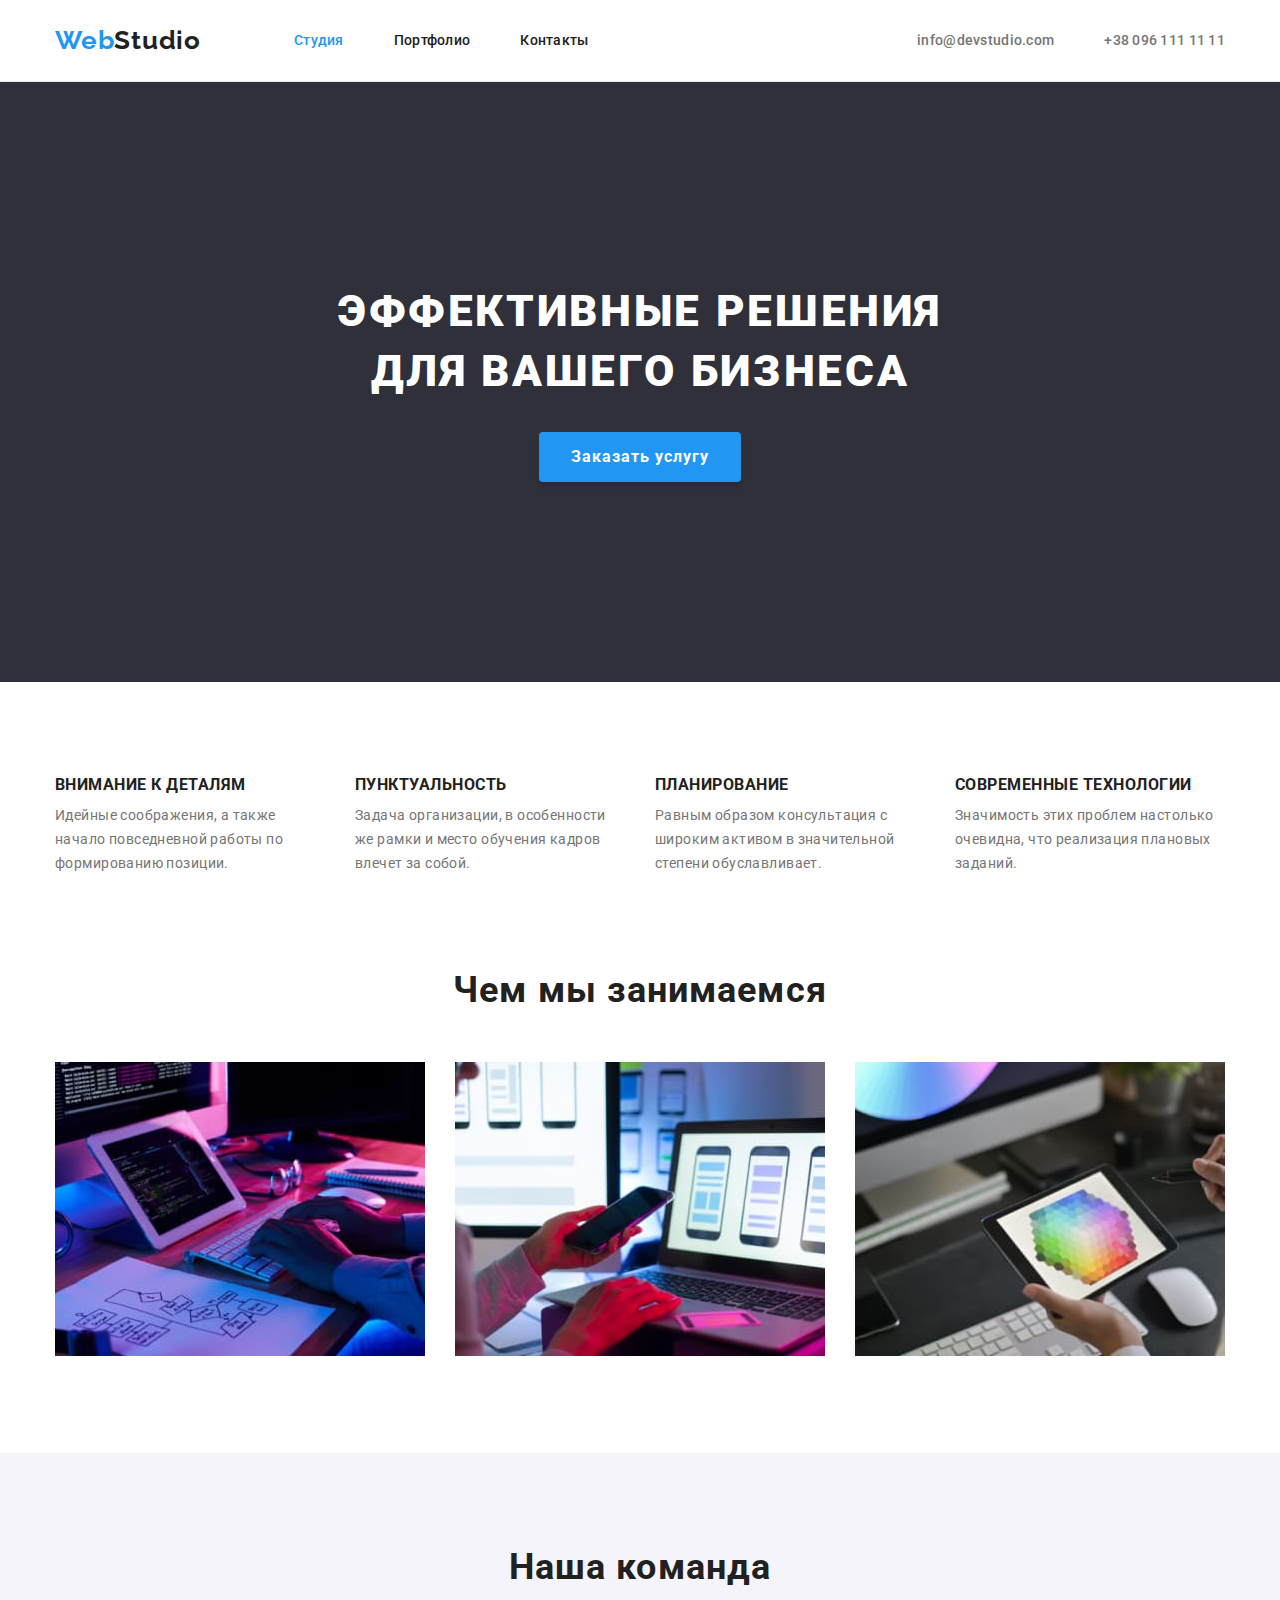
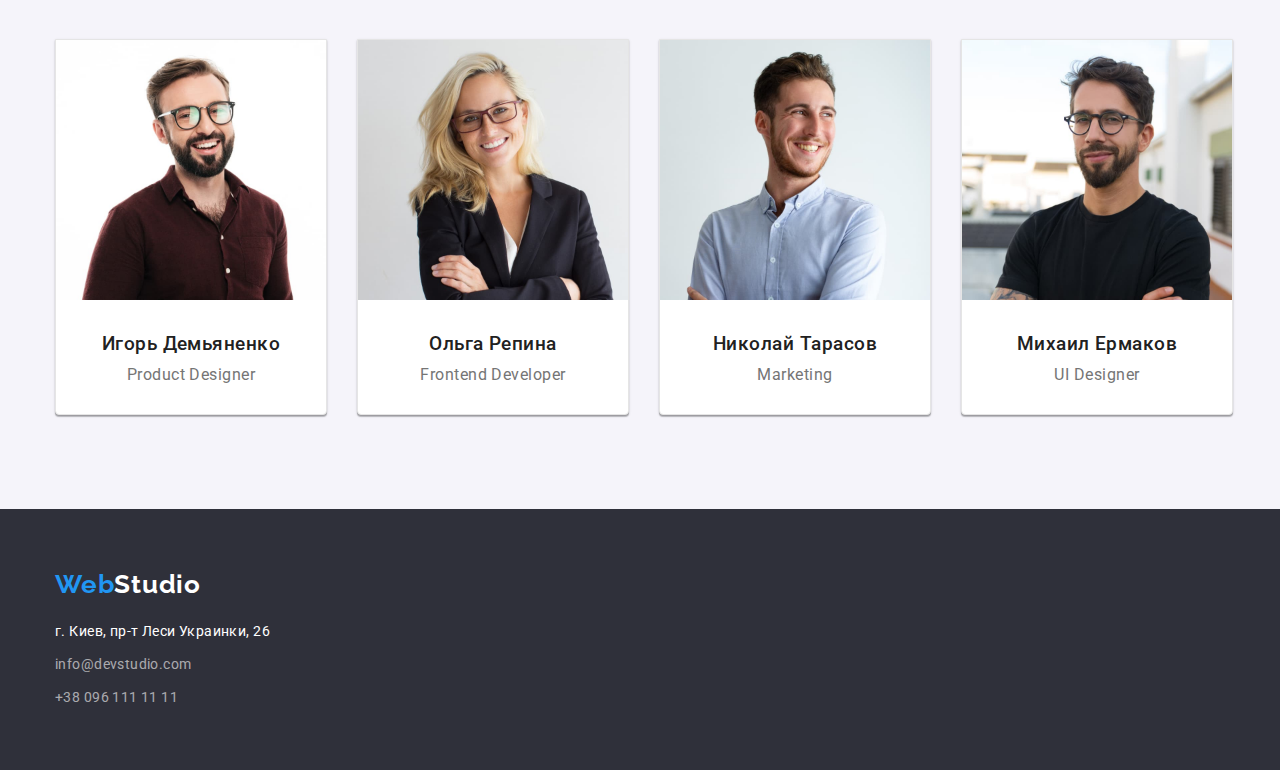
==== index.html @ 60971205 "Додавання базових файлів" ====
<!DOCTYPE html>
<html lang="ru">
  <head>
    <meta charset="UTF-8" />
    <meta http-equiv="X-UA-Compatible" content="IE=edge" />
    <meta name="viewport" content="width=device-width, initial-scale=1.0" />
    <link rel="preconnect" href="https://fonts.googleapis.com" />
    <link rel="preconnect" href="https://fonts.gstatic.com" crossorigin />
    <link
      href="https://fonts.googleapis.com/css2?family=Raleway:wght@700&family=Roboto:wght@400;500;700;900&display=swap"
      rel="stylesheet"
    />
    <link
      rel="stylesheet"
      href="https://cdnjs.cloudflare.com/ajax/libs/modern-normalize/1.1.0/modern-normalize.min.css"
    />
    <title>Вебстудия</title>
    <link rel="stylesheet" href="./css/styles.css" />
  </head>
  <body>
    <header class="header">
      <div class="container">
        <a href="./index.html" lang="en" class="logo headerlogo link"
          >Web<span class="header-studio">Studio</span></a
        >
        <nav class="header-nav">
          <ul class="header-list list">
            <li class="header-item">
              <a href="./index.html" class="header-link link current">Студия</a>
            </li>
            <li class="header-item">
              <a href="./portfolio.html" class="header-link link">Портфолио</a>
            </li>
            <li class="header-item"><a href="" class="header-link link">Контакты</a></li>
          </ul>
        </nav>
        <div class="mail-tel">
          <ul class="contacts list">
            <li class="contacts-item">
              <a href="mailto:info@devstudio.com" class="contacts-link link">info@devstudio.com</a>
            </li>
            <li class="contacts-item">
              <a href="tel:+380961111111" class="contacts-link link">+38 096 111 11 11</a>
            </li>
          </ul>
        </div>
      </div>
    </header>
    <main>
      <section class="hero">
        <div class="container">
          <h1 class="hero-title">
            Эффективные решения <br />
            для вашего бизнеса
          </h1>
          <button class="hero-button" type="button">Заказать услугу</button>
        </div>
      </section>
      <section class="benefits section nopadding">
        <div class="container">
          <h2 class="benefits-title visually-hidden">Наши преимущества</h2>
          <ul class="benefits-list list">
            <li class="benefits-item">
              <h3 class="benefits-subtitle">Внимание к деталям</h3>
              <p class="text">
                Идейные соображения, а также начало повседневной работы по формированию позиции.
              </p>
            </li>
            <li class="benefits-item">
              <h3 class="benefits-subtitle">Пунктуальность</h3>
              <p class="text">
                Задача организации, в особенности же рамки и место обучения кадров влечет за собой.
              </p>
            </li>
            <li class="benefits-item">
              <h3 class="benefits-subtitle">Планирование</h3>
              <p class="text">
                Равным образом консультация с широким активом в значительной степени обуславливает.
              </p>
            </li>
            <li class="benefits-item">
              <h3 class="benefits-subtitle">Современные технологии</h3>
              <p class="text">
                Значимость этих проблем настолько очевидна, что реализация плановых заданий.
              </p>
            </li>
          </ul>
        </div>
      </section>
      <section class="services section">
        <div class="container">
          <h2 class="services-title">Чем мы занимаемся</h2>
          <ul class="services-list list">
            <li class="services-item"><img src="./images/img1.jpg" alt="верстка" width="370" /></li>
            <li class="services-item"><img src="./images/img2.jpg" alt="дизайн" width="370" /></li>
            <li class="services-item">
              <img src="./images/img3.jpg" alt="внешнее оформление" width="370" />
            </li>
          </ul>
        </div>
      </section>
      <section class="team section">
        <div class="container">
          <h2 class="team-title">Наша команда</h2>
          <ul class="team-list list">
            <li class="team-item">
              <img src="./images/img4.jpg" alt="мужчина в рубашке и очках" width="270" />
              <div class="photo-subtitle">
                <h3 class="team-subtitle">Игорь Демьяненко</h3>
                <p class="text" lang="en">Product Designer</p>
              </div>
            </li>
            <li class="team-item">
              <img src="./images/img5.jpg" alt="женщина в пиджаке и очках" width="270" />
              <div class="photo-subtitle">
                <h3 class="team-subtitle">Ольга Репина</h3>
                <p class="text" lang="en">Frontend Developer</p>
              </div>
            </li>
            <li class="team-item">
              <img src="./images/img6.jpg" alt="мужчина в рубашке" width="270" />
              <div class="photo-subtitle">
                <h3 class="team-subtitle">Николай Тарасов</h3>
                <p class="text" lang="en">Marketing</p>
              </div>
            </li>
            <li class="team-item">
              <img src="./images/img7.jpg" alt="мужчина в футболке и очках" width="270" />
              <div class="photo-subtitle">
                <h3 class="team-subtitle">Михаил Ермаков</h3>
                <p class="text" lang="en">UI Designer</p>
              </div>
            </li>
          </ul>
        </div>
      </section>
    </main>
    <footer class="footer">
      <div class="container">
        <a href="./index.html" lang="en" class="logo link"
          >Web<span class="footer-studio">Studio</span></a
        >
        <address class="address">
          <ul class="address-list list">
            <li class="address-item">
              <a
                href="https://goo.gl/maps/AvHcMsAXRG9aYV4q9"
                target="_blank"
                rel="noopener noreferrer"
                class="address-link link"
                >г. Киев, пр-т Леси Украинки, 26</a
              >
            </li>
            <li class="address-item">
              <a href="mailto:info@devstudio.com" class="address-mail link">info@devstudio.com</a>
            </li>
            <li class="address-item">
              <a href="tel:+380961111111" class="address-tel link">+38 096 111 11 11</a>
            </li>
          </ul>
        </address>
      </div>
    </footer>
  </body>
</html>
---- css/styles.css ----
/*---------------Стили Cтудия---------------*/
:root {
  --title-text-color: #212121;
  --primary-text-color: #757575;
  --accent-color: #2196f3;
  --secondary-accent-color: #188ce8;
  --primary-background-color: #e5e5e5;
  --secondary-background-color: #ffffff;
  --accent-background-color: #2f303a;
  --secondary-accent-background-color: #f5f4fa;
  --header-border-color: #ececec;
  --portfolio-border-color: #eeeeee;
}

body {
  font-family: Roboto, sans-serif;
  background-color: var(--secondary-background-color);
  color: var(--title-text-color);
  font-size: 14px;
}

h1,
h2,
h3,
h4,
h5,
h6,
p {
  margin: 0;
}

ul,
ol {
  margin: 0;
  padding-left: 0;
}

.visually-hidden {
  position: absolute;
  white-space: nowrap;
  width: 1px;
  height: 1px;
  overflow: hidden;
  border: 0;
  padding: 0;
  clip: rect(0 0 0 0);
  clip-path: inset(50%);
  margin: -1px;
}

.link {
  text-decoration: none;
}

.list {
  list-style: none;
}

.container {
  margin: 0 auto;
  width: 1200px;
  padding-right: 15px;
  padding-left: 15px;
}

.section {
  padding-top: 94px;
  padding-bottom: 94px;
}

.nopadding {
  padding-bottom: 0;
}

/*--------Header---------*/

.header {
  background-color: var(--secondary-background-color);
  border-bottom: 1px solid var(--header-border-color);
}

.header .container {
  display: flex;
  align-items: center;
}

.logo {
  font-family: Raleway, sans-serif;
  font-weight: 700;
  font-size: 26px;
  line-height: 1.19;
  letter-spacing: 0.03em;
  color: var(--accent-color);
}

.headerlogo {
  padding-top: 25px;
  padding-bottom: 25px;
  margin-right: 93px;
}

.header-studio {
  color: var(--title-text-color);
}

.header-list {
  display: flex;
  align-items: center;
}

.header-list .link {
  font-weight: 500;
  line-height: 1.14;
  letter-spacing: 0.02em;
  padding: 32px 0;
  color: var(--title-text-color);
}

.header-list .link:hover,
.header-list .link:focus {
  color: var(--accent-color);
}

.header-list .current {
  color: var(--accent-color);
}

.header-item:not(:last-child) {
  margin-right: 50px;
}

.contacts {
  display: flex;
  align-items: center;
}

.contacts-item:not(:last-child) {
  margin-right: 50px;
}

.mail-tel {
  margin-left: auto;
}

.contacts .link {
  font-weight: 500;
  line-height: 1.14;
  letter-spacing: 0.02em;
  padding: 32px 0;
  color: var(--primary-text-color);
}

.contacts .link:hover,
.contacts .link:focus {
  color: var(--accent-color);
}

/*-------------Hero-------------*/
.hero {
  padding-top: 200px;
  padding-bottom: 200px;
  background-color: var(--accent-background-color);
}

.hero-title {
  font-weight: 900;
  font-size: 44px;
  line-height: 1.36;
  text-align: center;
  letter-spacing: 0.06em;
  text-transform: uppercase;
  color: var(--secondary-background-color);
  margin-bottom: 30px;
}

.hero-button {
  font-family: inherit;
  font-weight: 700;
  font-size: 16px;
  line-height: 1.88;
  letter-spacing: 0.06em;
  cursor: pointer;
  color: var(--secondary-background-color);
  background-color: var(--accent-color);
  padding: 10px 32px;
  border: 0;
  border-radius: 4px;
  box-shadow: 0px 4px 4px rgba(0, 0, 0, 0.15);
  margin: 0 auto;
  display: block;
}

.hero-button:hover,
.hero-button:focus {
  background-color: var(--secondary-accent-color);
}

/*--------Benefits--------*/

.benefits-list {
  display: flex;
  align-items: center;
}

.benefits-item:not(:last-child) {
  margin-right: 30px;
}

.benefits-subtitle {
  font-weight: 700;
  line-height: 1.14;
  letter-spacing: 0.03em;
  text-transform: uppercase;
  color: var(--title-text-color);
  margin-bottom: 10px;
}

.benefits-list .text {
  line-height: 1.71;
  letter-spacing: 0.03em;
  color: var(--primary-text-color);
  width: 270px;
}

/*--------Чем мы занимаемся--------*/

.services-title,
.team-title {
  font-weight: 700;
  font-size: 36px;
  line-height: 1.16;
  text-align: center;
  letter-spacing: 0.03em;
  color: var(--title-text-color);
  margin-bottom: 50px;
}

.services-list {
  display: flex;
}

.services-item:not(:last-child) {
  margin-right: 30px;
}
/*--------Наша команда--------*/

.team {
  background-color: var(--secondary-accent-background-color);
}

.team-list {
  background-color: var(--secondary-accent-background-color);
  display: flex;
}

.photo-subtitle {
  padding-top: 30px;
  padding-bottom: 30px;
  font-size: 16px;
  line-height: 1.19;
  text-align: center;
  letter-spacing: 0.03em;
}

.team-list .team-subtitle {
  font-weight: 500;
  color: var(--title-text-color);
  margin-bottom: 10px;
}

.team-list .text {
  color: var(--primary-text-color);
}

.team-item {
  background-color: var(--secondary-background-color);
  box-shadow: 0px 1px 3px rgba(0, 0, 0, 0.12), 0px 1px 1px rgba(0, 0, 0, 0.14),
    0px 2px 1px rgba(0, 0, 0, 0.2);
  border-radius: 0px 0px 4px 4px;
  border: 1px solid var(--primary-background-color);
}

.team-item:not(:last-child) {
  margin-right: 30px;
}

/*------------Footer---------*/

.footer {
  padding-top: 60px;
  padding-bottom: 60px;
  background-color: var(--accent-background-color);
}

.footer-studio {
  color: var(--secondary-background-color);
}

.address {
  font-style: normal;
  font-weight: 400;
  line-height: 1.71;
  letter-spacing: 0.03em;
}

.address-list {
  margin-top: 20px;
  display: flex;
  flex-direction: column;
}

.address-item:not(:last-child) {
  margin-bottom: 9px;
}

.address-list .address-link {
  color: var(--secondary-background-color);
}

.address-mail,
.address-tel {
  color: rgba(255, 255, 255, 0.6);
}

.address-mail:hover,
.address-mail:focus,
.address-tel:hover,
.address-tel:focus {
  color: var(--accent-color);
}
/*---------------Стили Портфолио---------------*/

.projects-list {
  display: flex;
  justify-content: center;
  margin-bottom: 50px;
}

.projects-item:not(:last-child) {
  margin-right: 8px;
}

.projects-button {
  font-family: inherit;
  font-weight: 500;
  font-size: 16px;
  line-height: 1.62;
  align-items: center;
  text-align: center;
  letter-spacing: 0.03em;
  cursor: pointer;
  padding: 6px 22px;
  border: 0;
  border-radius: 4px;
  color: var(--title-text-color);
  background-color: var(--secondary-accent-background-color);
}

.projects-button.current {
  color: var(--secondary-background-color);
  background-color: var(--accent-color);
}

.projects-button:hover,
.projects-button:focus {
  color: var(--secondary-background-color);
  background-color: var(--accent-color);
}

.example-list {
  display: flex;
  flex-wrap: wrap;
  margin-left: -30px;
  margin-bottom: -30px;
  background-color: var(--secondary-background-color);
}

.example-item {
  flex-basis: calc((100-90px) / 3);
  margin-left: 30px;
  margin-bottom: 30px;
}

.example-list .example-title {
  font-weight: 700;
  font-size: 18px;
  line-height: 2;
  letter-spacing: 0.06em;
  color: var(--title-text-color);
}

.example-list .example-text {
  font-size: 16px;
  line-height: 1.88;
  letter-spacing: 0.03em;
  margin-top: 4px;
  color: var(--primary-text-color);
}

.photo-title {
  padding: 20px 24px;
  border-left: 1px solid var(--portfolio-border-color);
  border-bottom: 1px solid var(--portfolio-border-color);
  border-right: 1px solid var(--portfolio-border-color);
}

.photo {
  display: block;
}
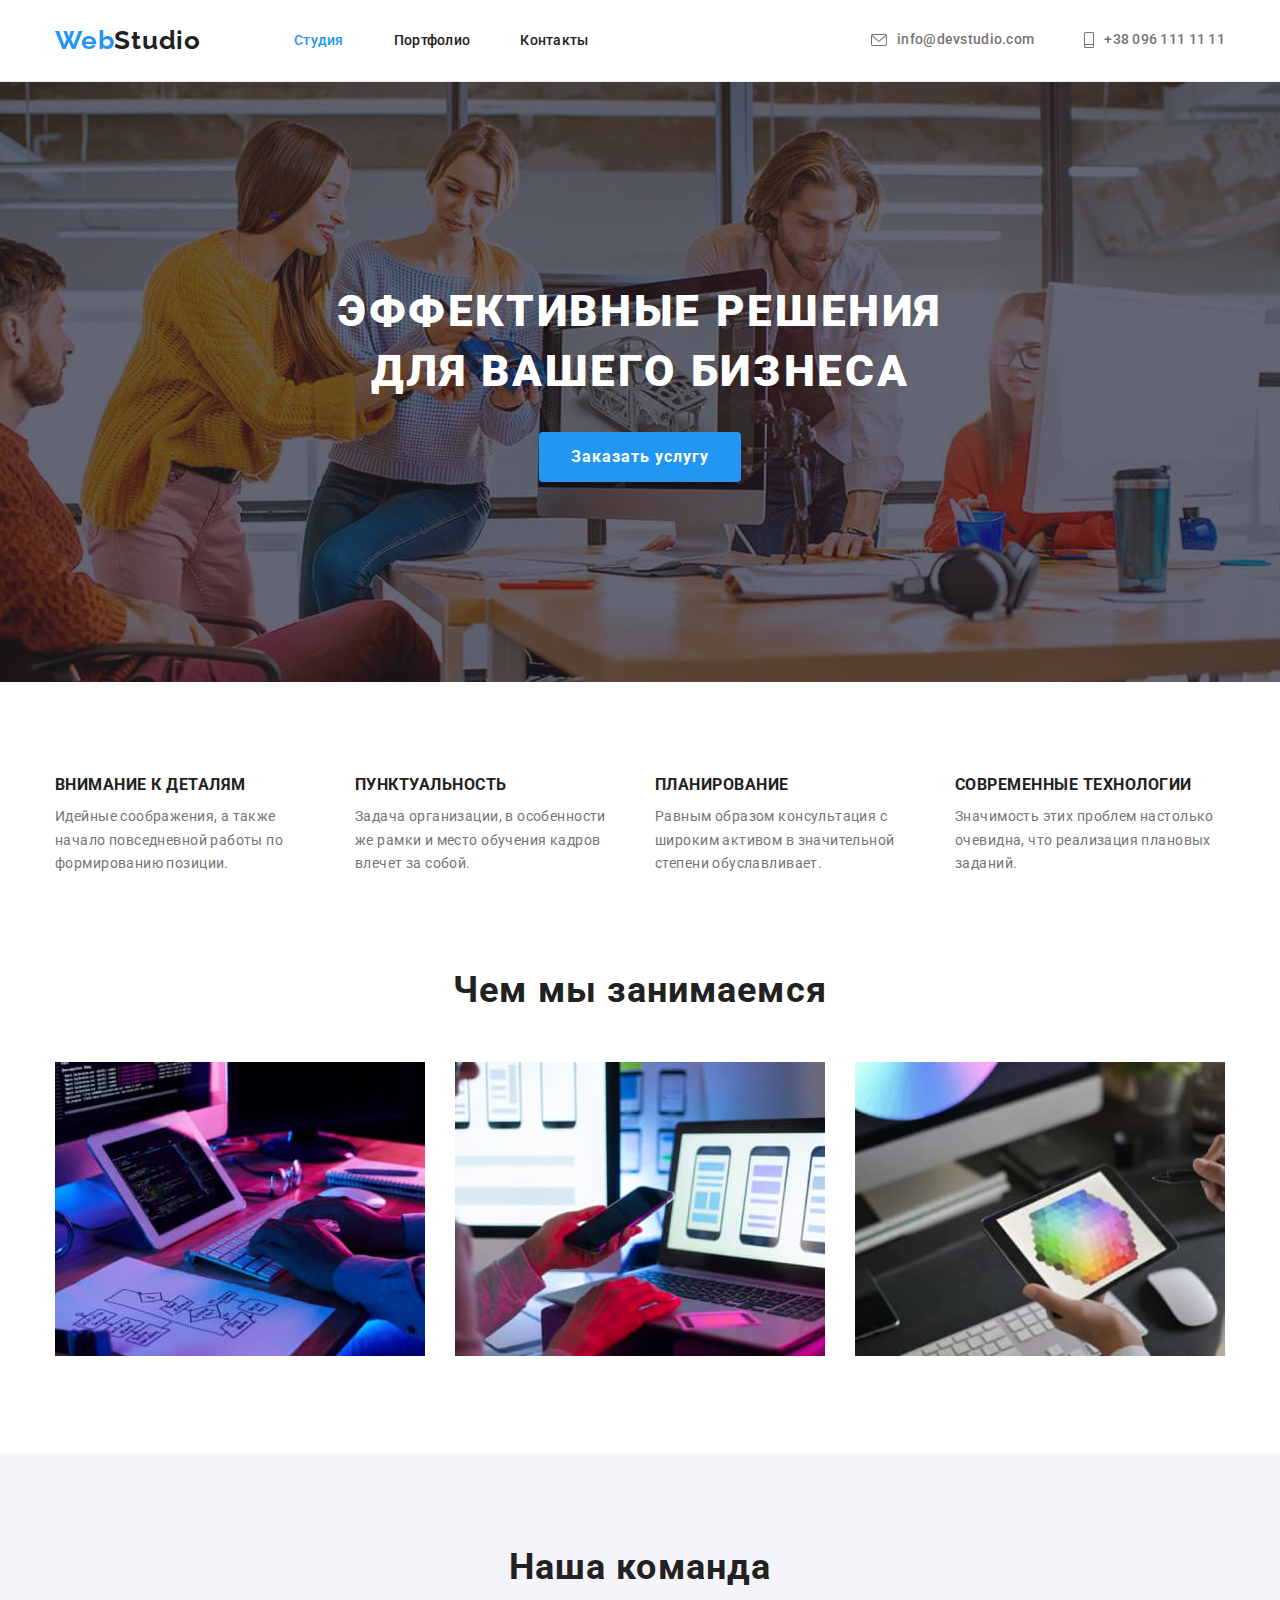
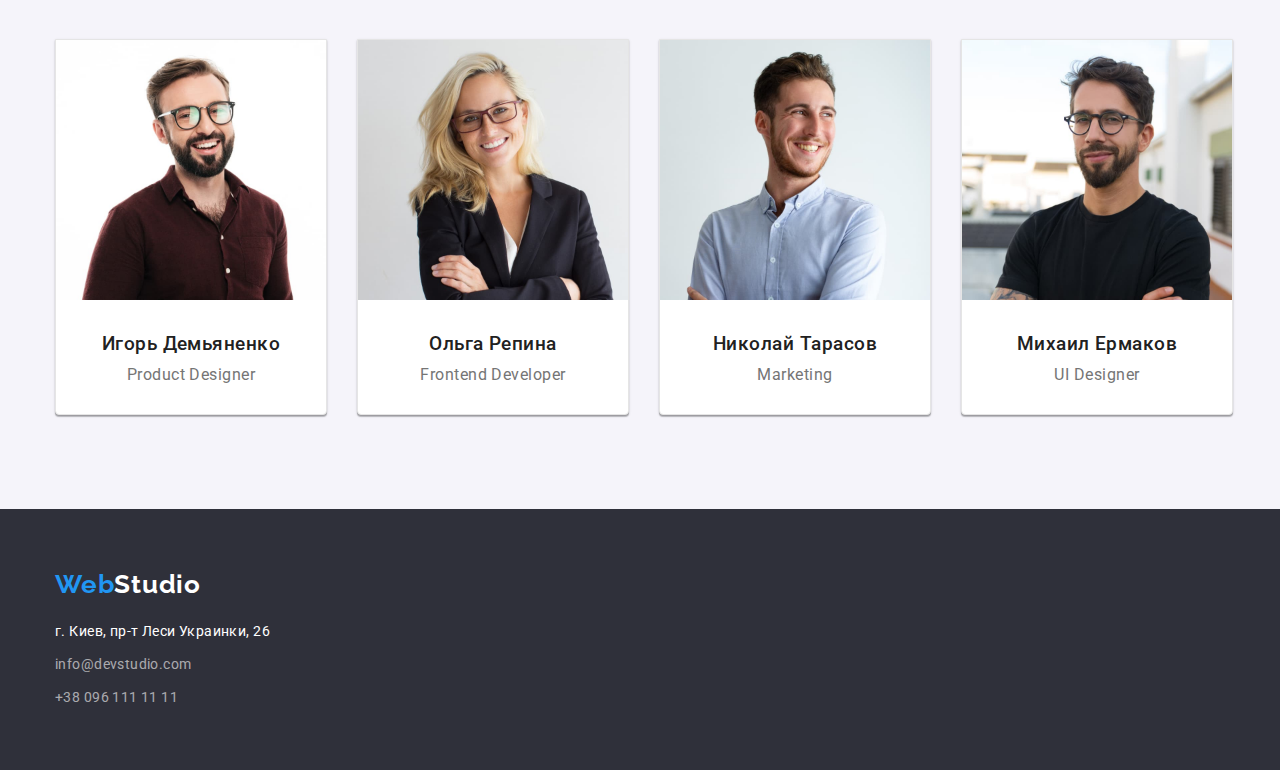
==== commit 7e493ba9: "Додає іконки в хедер" ====
--- a/index.html
+++ b/index.html
@@ -37,10 +37,20 @@
         <div class="mail-tel">
           <ul class="contacts list">
             <li class="contacts-item">
-              <a href="mailto:info@devstudio.com" class="contacts-link link">info@devstudio.com</a>
+              <a href="mailto:info@devstudio.com" class="contacts-link link">
+                <svg class="contacts-icon" width="16" height="12">
+                  <use href="./images/symbol-defs.svg#icon-envelope"></use>
+                </svg>
+                info@devstudio.com</a
+              >
             </li>
             <li class="contacts-item">
-              <a href="tel:+380961111111" class="contacts-link link">+38 096 111 11 11</a>
+              <a href="tel:+380961111111" class="contacts-link link">
+                <svg class="contacts-icon" width="10" height="16">
+                  <use href="./images/symbol-defs.svg#icon-smartphone"></use>
+                </svg>
+                +38 096 111 11 11</a
+              >
             </li>
           </ul>
         </div>
--- a/css/styles.css
+++ b/css/styles.css
@@ -134,6 +134,12 @@
   align-items: center;
 }
 
+.contacts-icon {
+  display: block;
+  margin-right: 10px;
+  fill: currentColor;
+}
+
 .contacts-item:not(:last-child) {
   margin-right: 50px;
 }
@@ -142,7 +148,9 @@
   margin-left: auto;
 }
 
-.contacts .link {
+.contacts-link {
+  display: flex;
+  align-items: center;
   font-weight: 500;
   line-height: 1.14;
   letter-spacing: 0.02em;
@@ -150,16 +158,23 @@
   color: var(--primary-text-color);
 }
 
-.contacts .link:hover,
-.contacts .link:focus {
+.contacts-link:hover,
+.contacts-link:focus {
   color: var(--accent-color);
 }
 
 /*-------------Hero-------------*/
 .hero {
+  background-color: var(--accent-background-color);
   padding-top: 200px;
   padding-bottom: 200px;
-  background-color: var(--accent-background-color);
+  height: 600px;
+  max-width: 1600px;
+  background-image: linear-gradient(to right, rgba(47, 48, 58, 0.4), rgba(47, 48, 58, 0.4)),
+    url(../images/hero.jpg);
+  background-repeat: no-repeat;
+  background-position: center;
+  background-size: cover;
 }
 
 .hero-title {
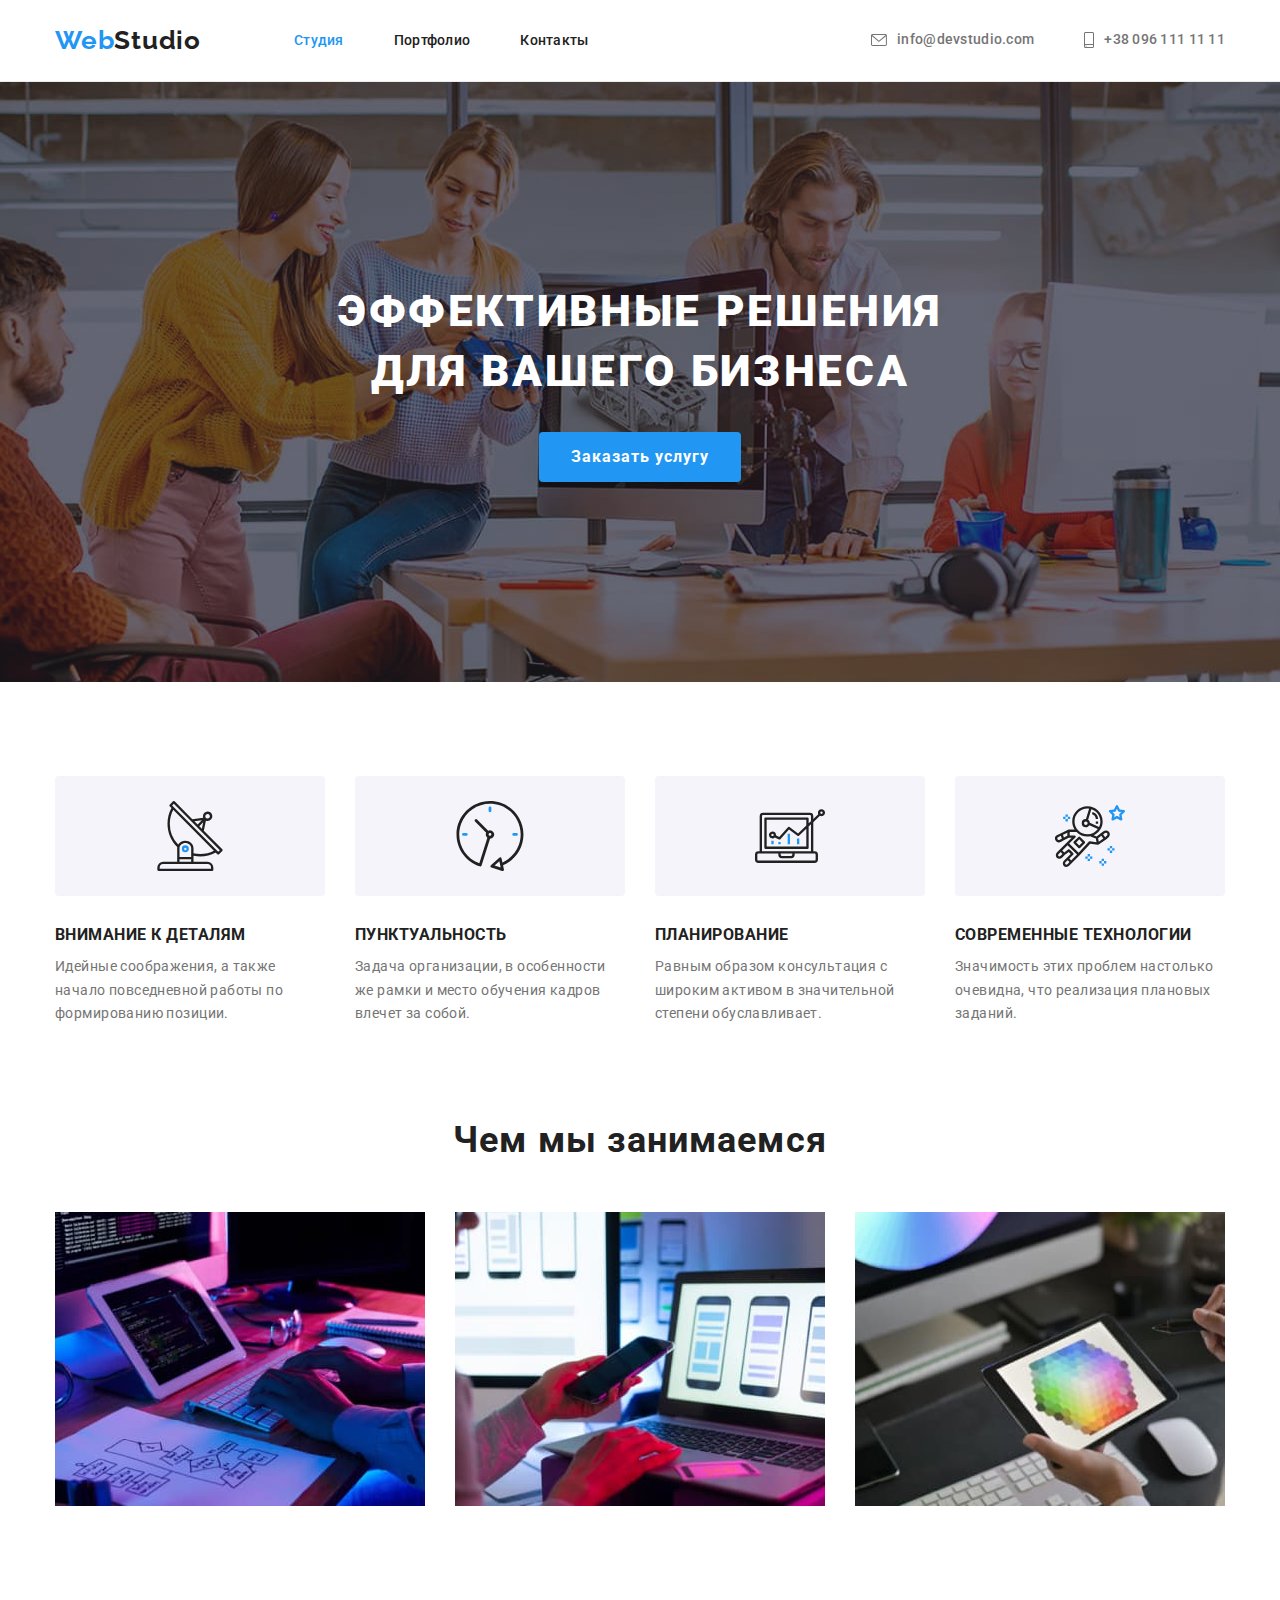
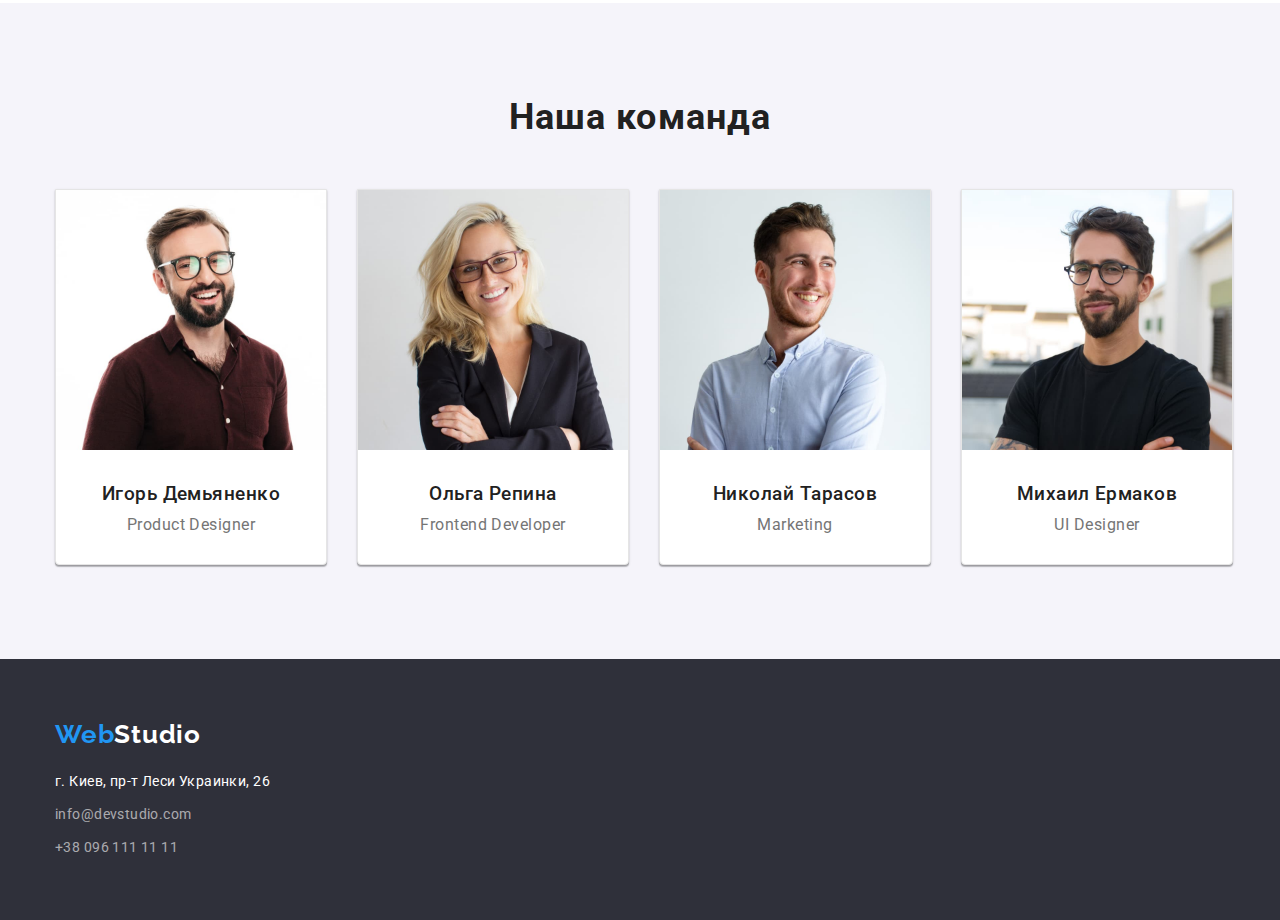
==== commit baee2b59: "Додає іконки benefits" ====
--- a/index.html
+++ b/index.html
@@ -39,7 +39,7 @@
             <li class="contacts-item">
               <a href="mailto:info@devstudio.com" class="contacts-link link">
                 <svg class="contacts-icon" width="16" height="12">
-                  <use href="./images/symbol-defs.svg#icon-envelope"></use>
+                  <use href="./images/icons.svg#icon-envelope"></use>
                 </svg>
                 info@devstudio.com</a
               >
@@ -47,7 +47,7 @@
             <li class="contacts-item">
               <a href="tel:+380961111111" class="contacts-link link">
                 <svg class="contacts-icon" width="10" height="16">
-                  <use href="./images/symbol-defs.svg#icon-smartphone"></use>
+                  <use href="./images/icons.svg#icon-smartphone"></use>
                 </svg>
                 +38 096 111 11 11</a
               >
@@ -71,24 +71,44 @@
           <h2 class="benefits-title visually-hidden">Наши преимущества</h2>
           <ul class="benefits-list list">
             <li class="benefits-item">
+              <div class="box-icon">
+                <svg class="benefits-icon" width="70" height="70">
+                  <use href="./images/icons.svg#icon-antenna"></use>
+                </svg>
+              </div>
               <h3 class="benefits-subtitle">Внимание к деталям</h3>
               <p class="text">
                 Идейные соображения, а также начало повседневной работы по формированию позиции.
               </p>
             </li>
             <li class="benefits-item">
+              <div class="box-icon">
+                <svg class="benefits-icon" width="70" height="70">
+                  <use href="./images/icons.svg#icon-clock"></use>
+                </svg>
+              </div>
               <h3 class="benefits-subtitle">Пунктуальность</h3>
               <p class="text">
                 Задача организации, в особенности же рамки и место обучения кадров влечет за собой.
               </p>
             </li>
             <li class="benefits-item">
+              <div class="box-icon">
+                <svg class="benefits-icon" width="70" height="70">
+                  <use href="./images/icons.svg#icon-diagram"></use>
+                </svg>
+              </div>
               <h3 class="benefits-subtitle">Планирование</h3>
               <p class="text">
                 Равным образом консультация с широким активом в значительной степени обуславливает.
               </p>
             </li>
             <li class="benefits-item">
+              <div class="box-icon">
+                <svg class="benefits-icon" width="70" height="70">
+                  <use href="./images/icons.svg#icon-astronaut"></use>
+                </svg>
+              </div>
               <h3 class="benefits-subtitle">Современные технологии</h3>
               <p class="text">
                 Значимость этих проблем настолько очевидна, что реализация плановых заданий.
--- a/css/styles.css
+++ b/css/styles.css
@@ -175,6 +175,7 @@
   background-repeat: no-repeat;
   background-position: center;
   background-size: cover;
+  margin: 0 auto;
 }
 
 .hero-title {
@@ -217,6 +218,18 @@
   align-items: center;
 }
 
+.box-icon {
+  width: 270px;
+  height: 120px;
+  background-color: var(--secondary-accent-background-color);
+  border-radius: 4px;
+  padding: 25px 100px;
+  margin-bottom: 30px;
+}
+
+.benefits-icon {
+}
+
 .benefits-item:not(:last-child) {
   margin-right: 30px;
 }
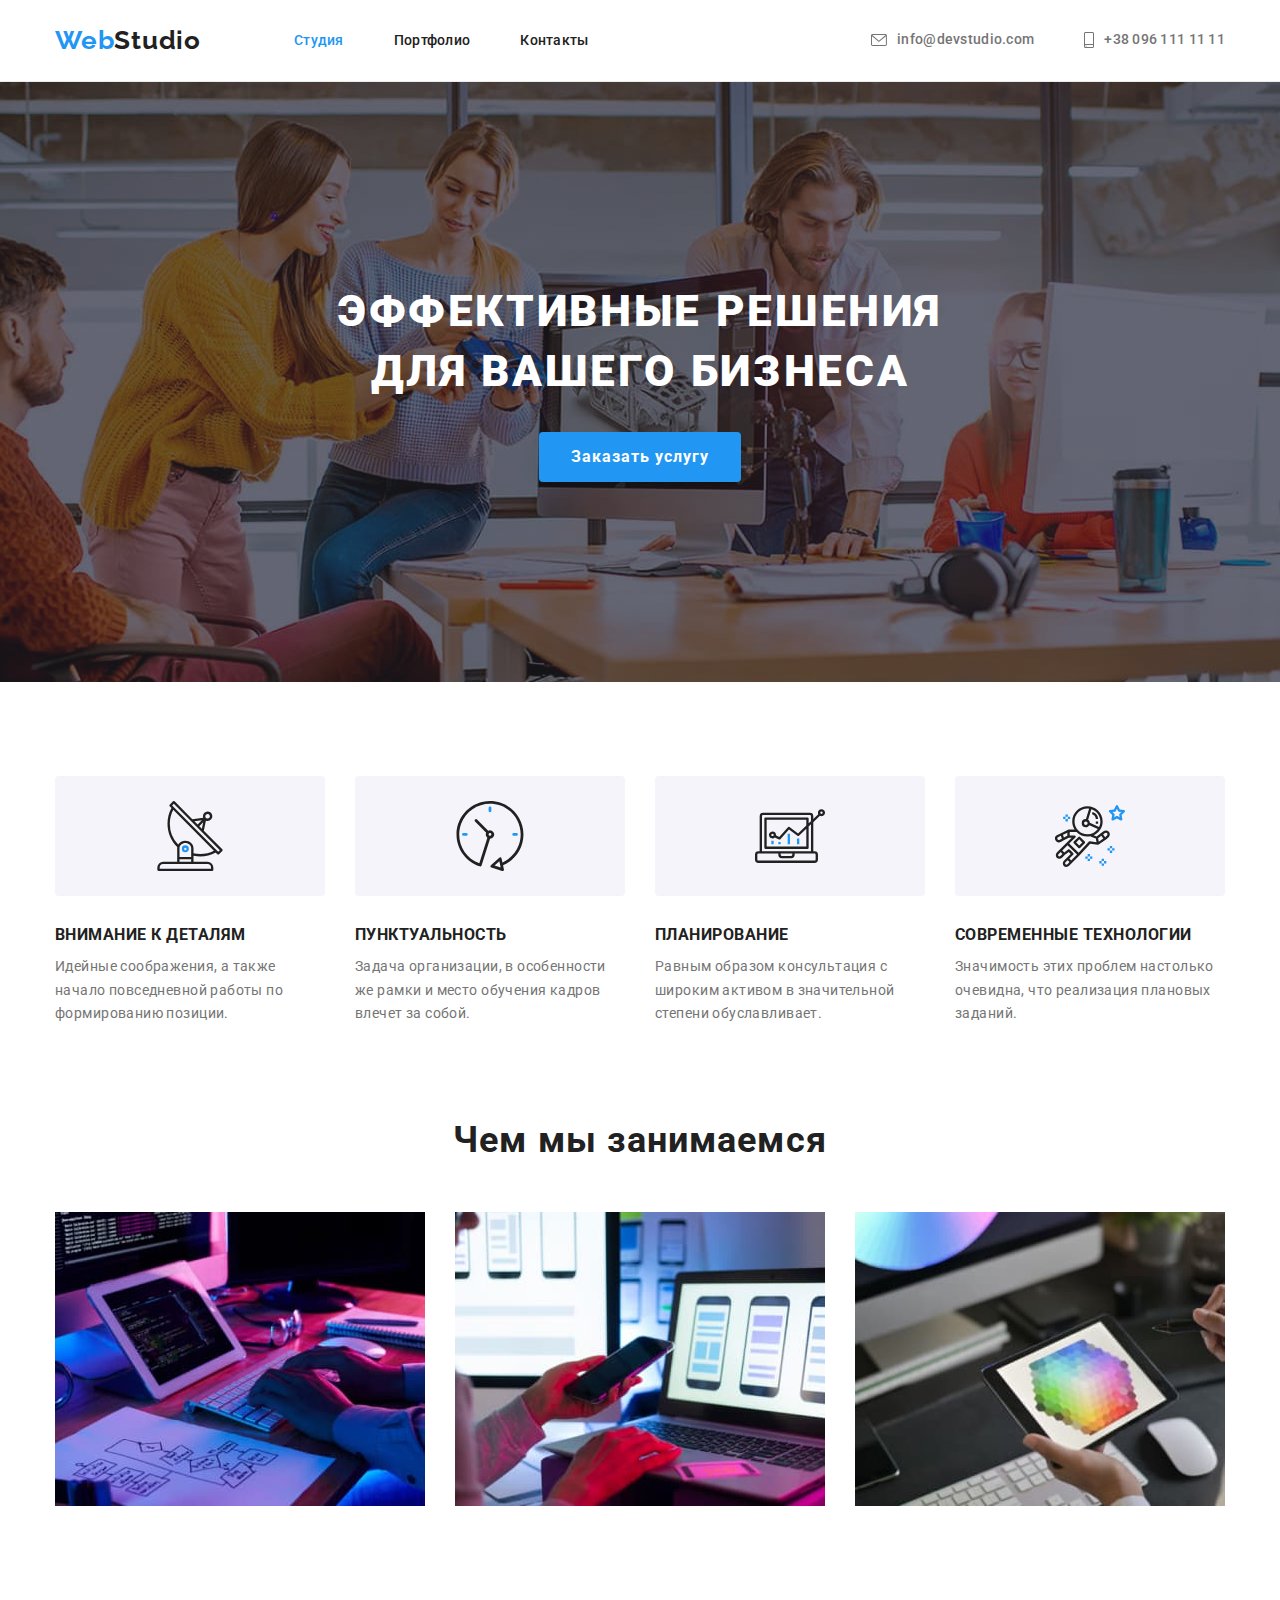
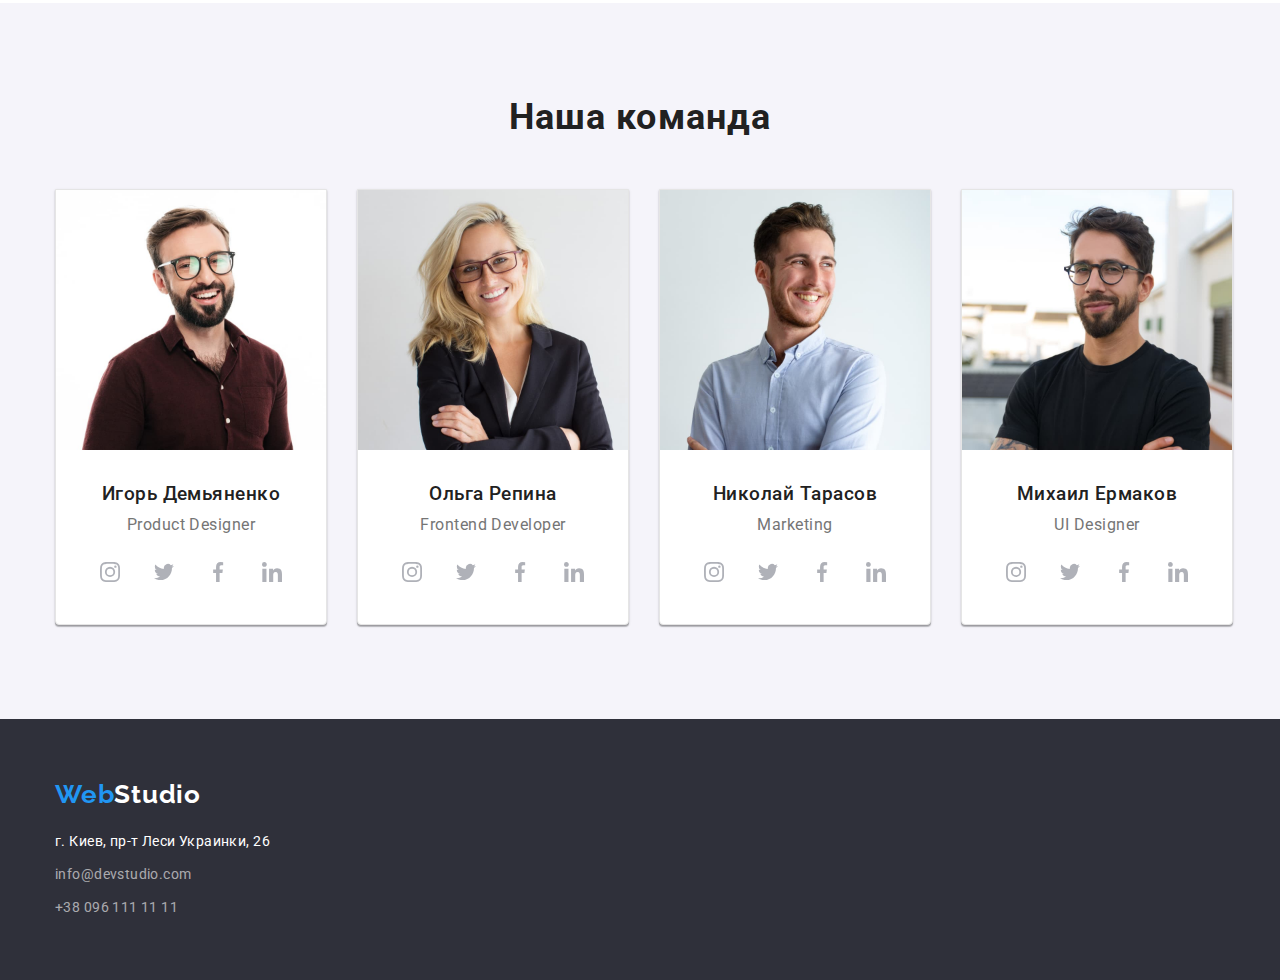
==== commit dea75dc9: "Додає іконки соціальних мереж" ====
--- a/index.html
+++ b/index.html
@@ -138,6 +138,36 @@
               <div class="photo-subtitle">
                 <h3 class="team-subtitle">Игорь Демьяненко</h3>
                 <p class="text" lang="en">Product Designer</p>
+                <ul class="team-social list">
+                  <li class="social-item">
+                    <a href="" class="social-link link">
+                      <svg class="social-icon" width="20" height="20">
+                        <use href="./images/icons.svg#icon-instagram"></use>
+                      </svg>
+                    </a>
+                  </li>
+                  <li class="social-item">
+                    <a href="" class="social-link link">
+                      <svg class="social-icon" width="20" height="20">
+                        <use href="./images/icons.svg#icon-twitter"></use>
+                      </svg>
+                    </a>
+                  </li>
+                  <li class="social-item">
+                    <a href="" class="social-link link">
+                      <svg class="social-icon" width="20" height="20">
+                        <use href="./images/icons.svg#icon-facebook"></use>
+                      </svg>
+                    </a>
+                  </li>
+                  <li class="social-item">
+                    <a href="" class="social-link link">
+                      <svg class="social-icon" width="20" height="20">
+                        <use href="./images/icons.svg#icon-linkedin"></use>
+                      </svg>
+                    </a>
+                  </li>
+                </ul>
               </div>
             </li>
             <li class="team-item">
@@ -145,6 +175,36 @@
               <div class="photo-subtitle">
                 <h3 class="team-subtitle">Ольга Репина</h3>
                 <p class="text" lang="en">Frontend Developer</p>
+                <ul class="team-social list">
+                  <li class="social-item">
+                    <a href="" class="social-link link">
+                      <svg class="social-icon" width="20" height="20">
+                        <use href="./images/icons.svg#icon-instagram"></use>
+                      </svg>
+                    </a>
+                  </li>
+                  <li class="social-item">
+                    <a href="" class="social-link link">
+                      <svg class="social-icon" width="20" height="20">
+                        <use href="./images/icons.svg#icon-twitter"></use>
+                      </svg>
+                    </a>
+                  </li>
+                  <li class="social-item">
+                    <a href="" class="social-link link">
+                      <svg class="social-icon" width="20" height="20">
+                        <use href="./images/icons.svg#icon-facebook"></use>
+                      </svg>
+                    </a>
+                  </li>
+                  <li class="social-item">
+                    <a href="" class="social-link link">
+                      <svg class="social-icon" width="20" height="20">
+                        <use href="./images/icons.svg#icon-linkedin"></use>
+                      </svg>
+                    </a>
+                  </li>
+                </ul>
               </div>
             </li>
             <li class="team-item">
@@ -152,6 +212,36 @@
               <div class="photo-subtitle">
                 <h3 class="team-subtitle">Николай Тарасов</h3>
                 <p class="text" lang="en">Marketing</p>
+                <ul class="team-social list">
+                  <li class="social-item">
+                    <a href="" class="social-link link">
+                      <svg class="social-icon" width="20" height="20">
+                        <use href="./images/icons.svg#icon-instagram"></use>
+                      </svg>
+                    </a>
+                  </li>
+                  <li class="social-item">
+                    <a href="" class="social-link link">
+                      <svg class="social-icon" width="20" height="20">
+                        <use href="./images/icons.svg#icon-twitter"></use>
+                      </svg>
+                    </a>
+                  </li>
+                  <li class="social-item">
+                    <a href="" class="social-link link">
+                      <svg class="social-icon" width="20" height="20">
+                        <use href="./images/icons.svg#icon-facebook"></use>
+                      </svg>
+                    </a>
+                  </li>
+                  <li class="social-item">
+                    <a href="" class="social-link link">
+                      <svg class="social-icon" width="20" height="20">
+                        <use href="./images/icons.svg#icon-linkedin"></use>
+                      </svg>
+                    </a>
+                  </li>
+                </ul>
               </div>
             </li>
             <li class="team-item">
@@ -159,6 +249,36 @@
               <div class="photo-subtitle">
                 <h3 class="team-subtitle">Михаил Ермаков</h3>
                 <p class="text" lang="en">UI Designer</p>
+                <ul class="team-social list">
+                  <li class="social-item">
+                    <a href="" class="social-link link">
+                      <svg class="social-icon" width="20" height="20">
+                        <use href="./images/icons.svg#icon-instagram"></use>
+                      </svg>
+                    </a>
+                  </li>
+                  <li class="social-item">
+                    <a href="" class="social-link link">
+                      <svg class="social-icon" width="20" height="20">
+                        <use href="./images/icons.svg#icon-twitter"></use>
+                      </svg>
+                    </a>
+                  </li>
+                  <li class="social-item">
+                    <a href="" class="social-link link">
+                      <svg class="social-icon" width="20" height="20">
+                        <use href="./images/icons.svg#icon-facebook"></use>
+                      </svg>
+                    </a>
+                  </li>
+                  <li class="social-item">
+                    <a href="" class="social-link link">
+                      <svg class="social-icon" width="20" height="20">
+                        <use href="./images/icons.svg#icon-linkedin"></use>
+                      </svg>
+                    </a>
+                  </li>
+                </ul>
               </div>
             </li>
           </ul>
--- a/css/styles.css
+++ b/css/styles.css
@@ -10,6 +10,7 @@
   --secondary-accent-background-color: #f5f4fa;
   --header-border-color: #ececec;
   --portfolio-border-color: #eeeeee;
+  --social-icon-color: #afb1b8;
 }
 
 body {
@@ -227,9 +228,6 @@
   margin-bottom: 30px;
 }
 
-.benefits-icon {
-}
-
 .benefits-item:not(:last-child) {
   margin-right: 30px;
 }
@@ -312,6 +310,37 @@
   margin-right: 30px;
 }
 
+.team-social {
+  display: flex;
+  align-items: center;
+  justify-content: center;
+  margin-top: 16px;
+}
+
+.social-item:not(:last-child) {
+  margin-right: 10px;
+}
+
+.social-link {
+  display: flex;
+  align-items: center;
+  justify-content: center;
+  width: 44px;
+  height: 44px;
+  border-radius: 50%;
+  background-color: var(--secondary-background-color);
+  color: var(--social-icon-color);
+}
+
+.social-link:hover,
+.social-link:focus {
+  background-color: var(--accent-color);
+  color: var(--secondary-background-color);
+}
+
+.social-icon {
+  fill: currentColor;
+}
 /*------------Footer---------*/
 
 .footer {
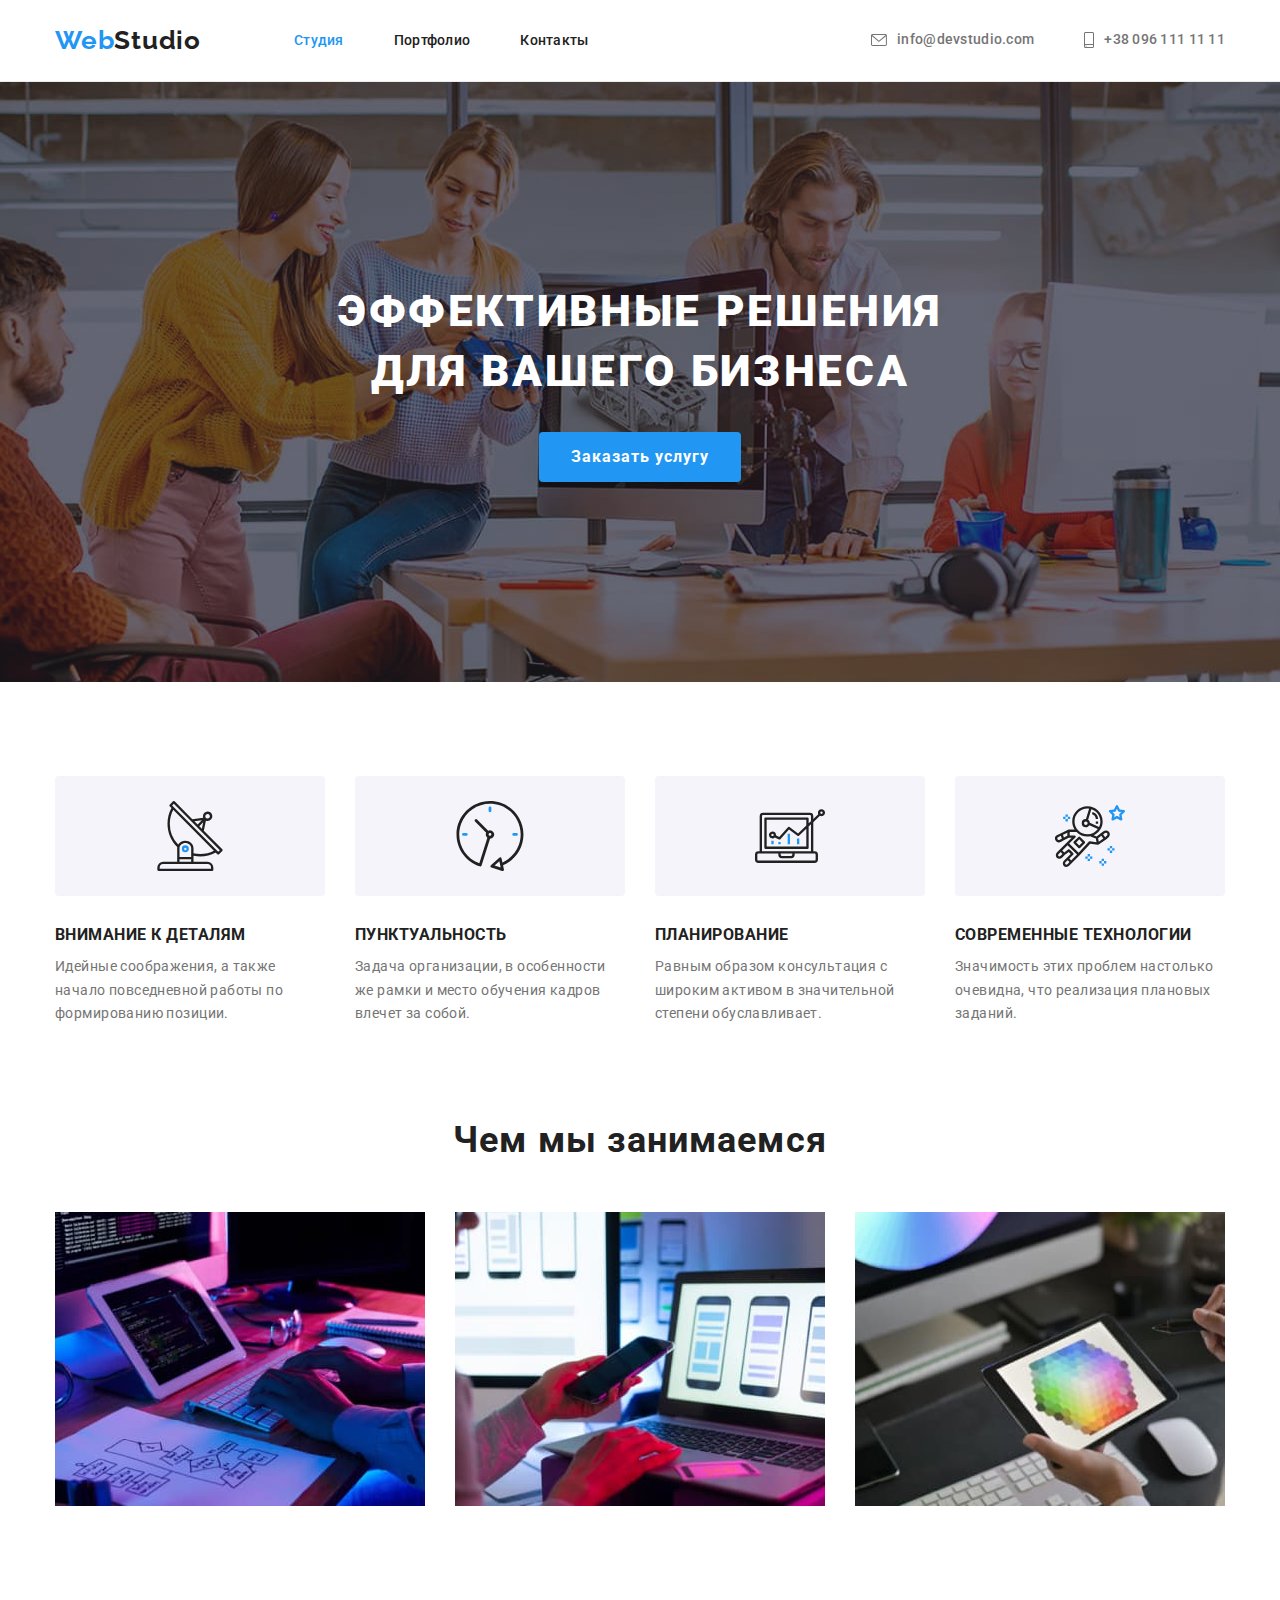
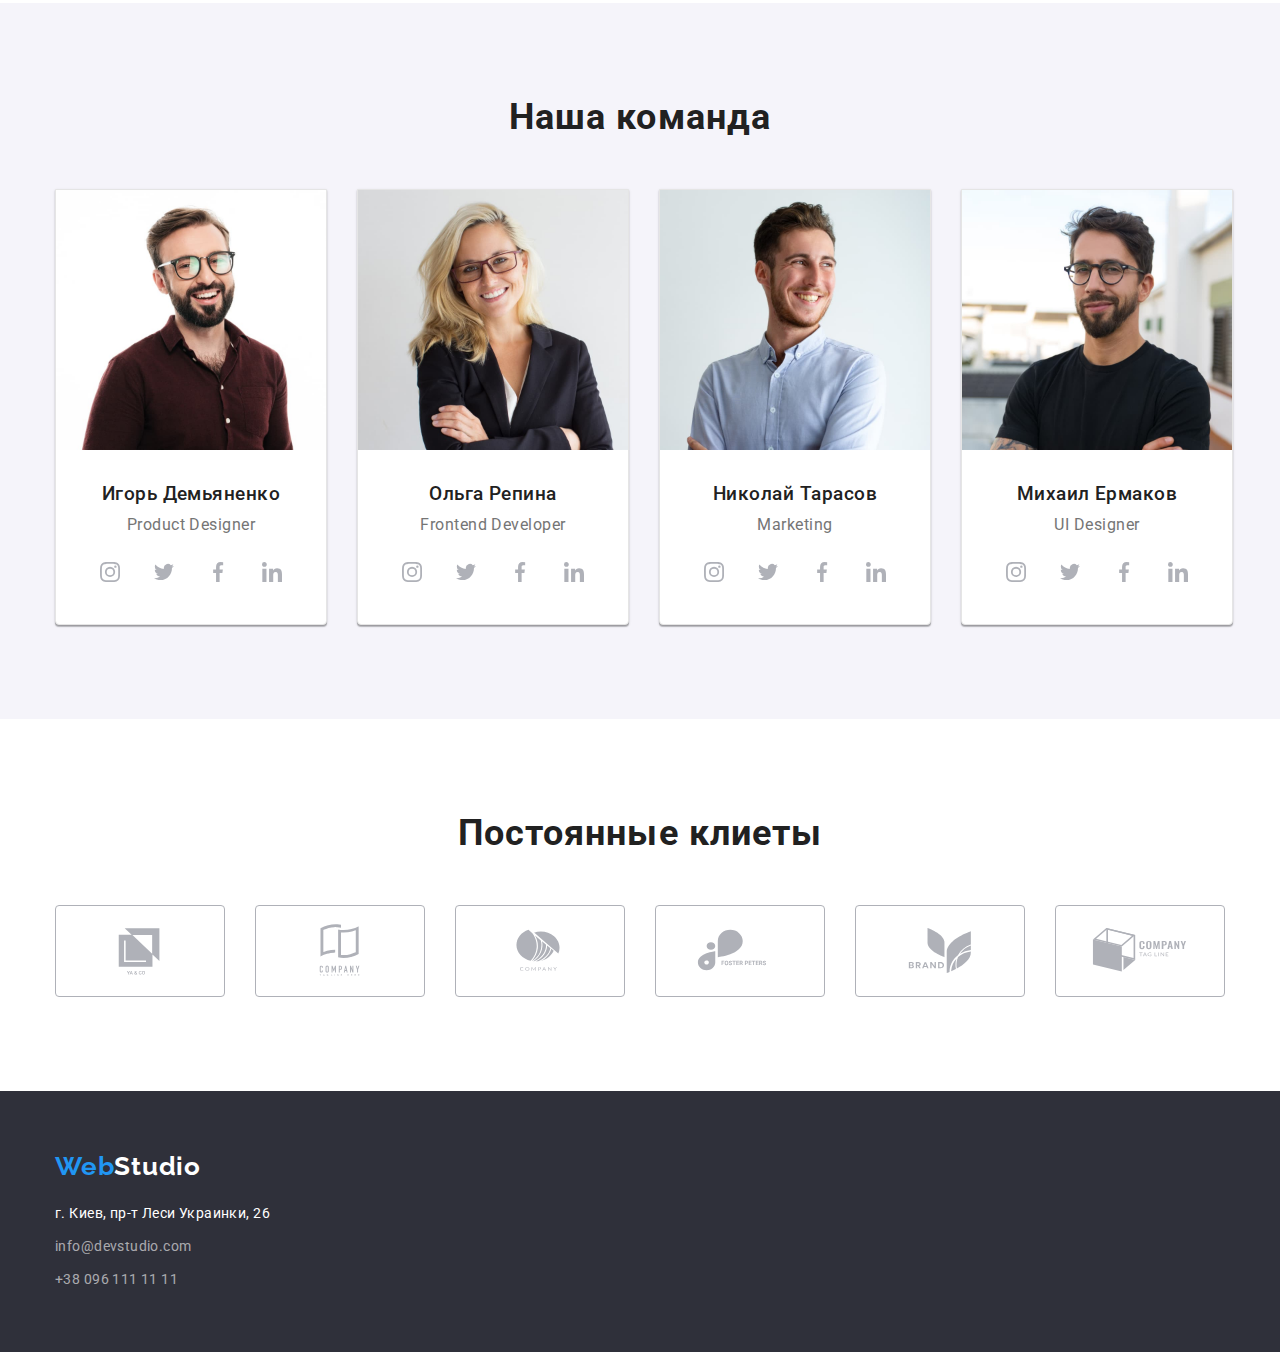
==== commit e7e7841b: "Додає іконки постіних клієнтів" ====
--- a/index.html
+++ b/index.html
@@ -284,6 +284,55 @@
           </ul>
         </div>
       </section>
+      <section class="clients section">
+        <div class="container">
+          <h2 class="clients-title">Постоянные клиеты</h2>
+          <ul class="clients-list list">
+            <li class="clients-item">
+              <a href="" class="clients-link link">
+                <svg class="clients-icon" width="106" height="60">
+                  <use href="./images/icons.svg#icon-yaandco"></use>
+                </svg>
+              </a>
+            </li>
+            <li class="clients-item">
+              <a href="" class="clients-link link">
+                <svg class="clients-icon" width="106" height="60">
+                  <use href="./images/icons.svg#icon-company1"></use>
+                </svg>
+              </a>
+            </li>
+            <li class="clients-item">
+              <a href="" class="clients-link link">
+                <svg class="clients-icon" width="106" height="60">
+                  <use href="./images/icons.svg#icon-company2"></use>
+                </svg>
+              </a>
+            </li>
+            <li class="clients-item">
+              <a href="" class="clients-link link">
+                <svg class="clients-icon" width="106" height="60">
+                  <use href="./images/icons.svg#icon-foster"></use>
+                </svg>
+              </a>
+            </li>
+            <li class="clients-item">
+              <a href="" class="clients-link link">
+                <svg class="clients-icon" width="106" height="60">
+                  <use href="./images/icons.svg#icon-brand"></use>
+                </svg>
+              </a>
+            </li>
+            <li class="clients-item">
+              <a href="" class="clients-link link">
+                <svg class="clients-icon" width="106" height="60">
+                  <use href="./images/icons.svg#icon-company3"></use>
+                </svg>
+              </a>
+            </li>
+          </ul>
+        </div>
+      </section>
     </main>
     <footer class="footer">
       <div class="container">
--- a/css/styles.css
+++ b/css/styles.css
@@ -251,7 +251,8 @@
 /*--------Чем мы занимаемся--------*/
 
 .services-title,
-.team-title {
+.team-title,
+.clients-title {
   font-weight: 700;
   font-size: 36px;
   line-height: 1.16;
@@ -341,6 +342,37 @@
 .social-icon {
   fill: currentColor;
 }
+/*------------Clients-----------*/
+
+.clients-list {
+  display: flex;
+  align-items: center;
+  justify-content: center;
+}
+
+.clients-link {
+  display: flex;
+  align-items: center;
+  justify-content: center;
+  width: 170px;
+  height: 92px;
+  border: 1px solid var(--social-icon-color);
+  border-radius: 4px;
+  color: var(--social-icon-color);
+}
+
+.clients-link:hover,
+.clients-link:focus {
+  border: 1px solid var(--accent-color);
+  color: var(--accent-color);
+}
+.clients-icon {
+  fill: currentColor;
+}
+
+.clients-item:not(:last-child) {
+  margin-right: 30px;
+}
 /*------------Footer---------*/
 
 .footer {
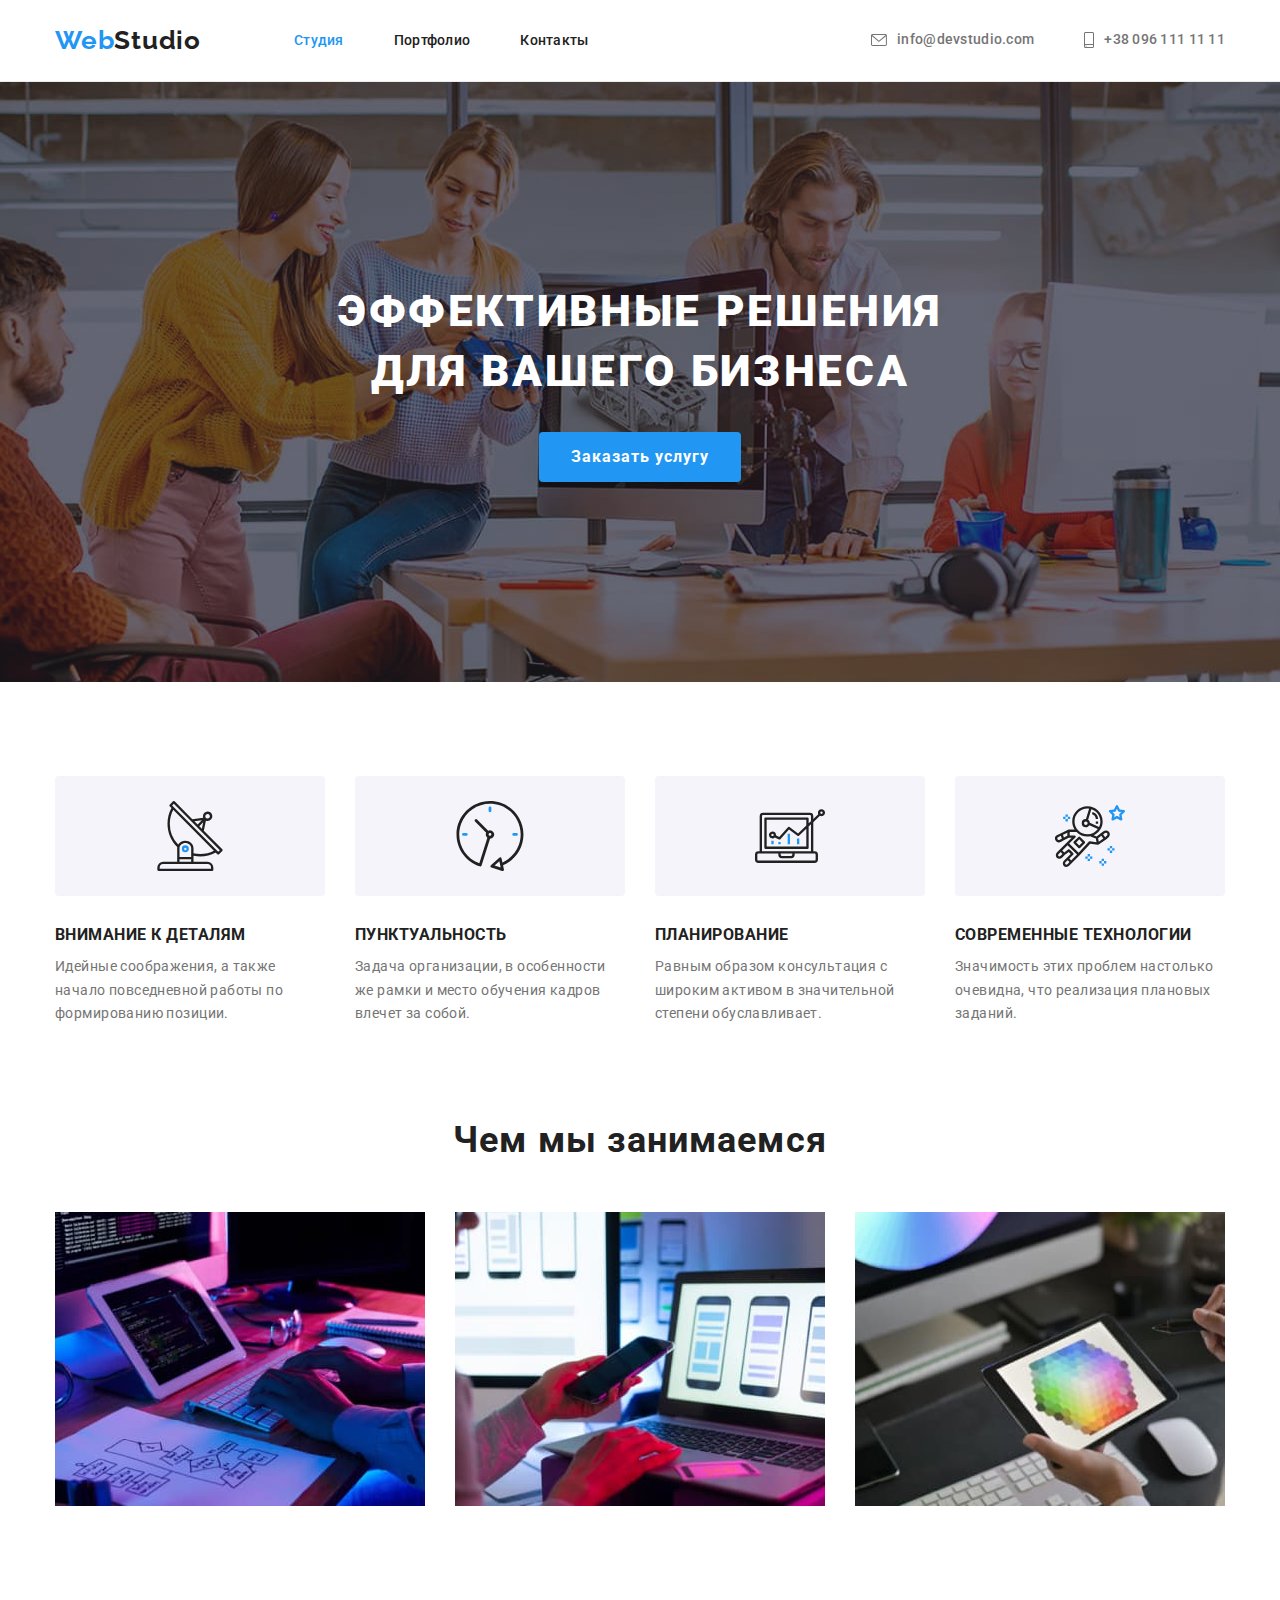
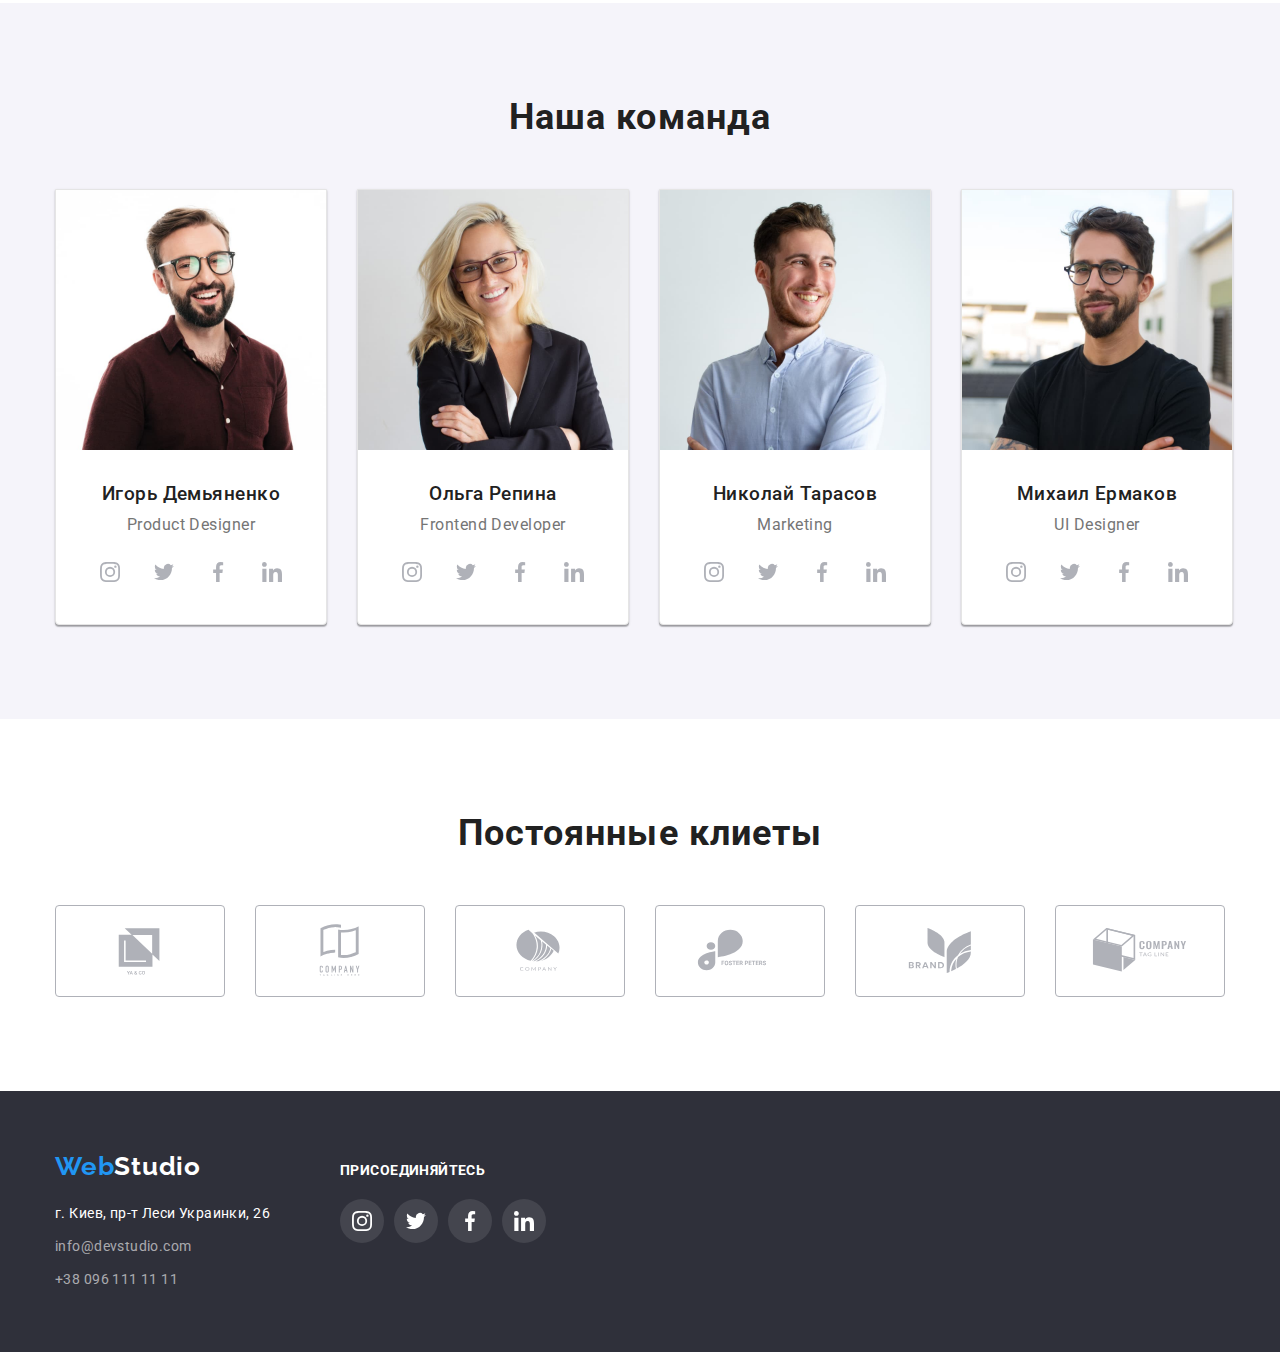
==== commit 9cf8a221: "Додає іконки в футтер" ====
--- a/index.html
+++ b/index.html
@@ -335,29 +335,64 @@
       </section>
     </main>
     <footer class="footer">
-      <div class="container">
-        <a href="./index.html" lang="en" class="logo link"
-          >Web<span class="footer-studio">Studio</span></a
-        >
-        <address class="address">
-          <ul class="address-list list">
-            <li class="address-item">
-              <a
-                href="https://goo.gl/maps/AvHcMsAXRG9aYV4q9"
-                target="_blank"
-                rel="noopener noreferrer"
-                class="address-link link"
-                >г. Киев, пр-т Леси Украинки, 26</a
-              >
-            </li>
-            <li class="address-item">
-              <a href="mailto:info@devstudio.com" class="address-mail link">info@devstudio.com</a>
-            </li>
-            <li class="address-item">
-              <a href="tel:+380961111111" class="address-tel link">+38 096 111 11 11</a>
-            </li>
-          </ul>
-        </address>
+      <div class="container footerflex">
+        <div class="footer-contacts">
+          <a href="./index.html" lang="en" class="logo link"
+            >Web<span class="footer-studio">Studio</span></a
+          >
+          <address class="address">
+            <ul class="address-list list">
+              <li class="address-item">
+                <a
+                  href="https://goo.gl/maps/AvHcMsAXRG9aYV4q9"
+                  target="_blank"
+                  rel="noopener noreferrer"
+                  class="address-link link"
+                  >г. Киев, пр-т Леси Украинки, 26</a
+                >
+              </li>
+              <li class="address-item">
+                <a href="mailto:info@devstudio.com" class="address-mail link">info@devstudio.com</a>
+              </li>
+              <li class="address-item">
+                <a href="tel:+380961111111" class="address-tel link">+38 096 111 11 11</a>
+              </li>
+            </ul>
+          </address>
+        </div>
+        <div class="footer-social">
+          <h2 class="footer-title">Присоединяйтесь</h2>
+          <ul class="footer-list list">
+            <li class="footer-item">
+              <a href="" class="footer-link link">
+                <svg class="social-icon" width="20" height="20">
+                  <use href="./images/icons.svg#icon-instagram"></use>
+                </svg>
+              </a>
+            </li>
+            <li class="social-item">
+              <a href="" class="footer-link link">
+                <svg class="social-icon" width="20" height="20">
+                  <use href="./images/icons.svg#icon-twitter"></use>
+                </svg>
+              </a>
+            </li>
+            <li class="social-item">
+              <a href="" class="footer-link link">
+                <svg class="social-icon" width="20" height="20">
+                  <use href="./images/icons.svg#icon-facebook"></use>
+                </svg>
+              </a>
+            </li>
+            <li class="social-item">
+              <a href="" class="footer-link link">
+                <svg class="social-icon" width="20" height="20">
+                  <use href="./images/icons.svg#icon-linkedin"></use>
+                </svg>
+              </a>
+            </li>
+          </ul>
+        </div>
       </div>
     </footer>
   </body>
--- a/css/styles.css
+++ b/css/styles.css
@@ -363,9 +363,10 @@
 
 .clients-link:hover,
 .clients-link:focus {
-  border: 1px solid var(--accent-color);
+  border-color: var(--accent-color);
   color: var(--accent-color);
 }
+
 .clients-icon {
   fill: currentColor;
 }
@@ -417,6 +418,50 @@
 .address-tel:focus {
   color: var(--accent-color);
 }
+
+.footerflex {
+  align-items: baseline;
+  display: flex;
+}
+
+.footer-social {
+  padding-left: 70px;
+}
+
+.footer-title {
+  font-weight: 700;
+  font-size: 14px;
+  line-height: 1.14;
+  letter-spacing: 0.03em;
+  text-transform: uppercase;
+  margin-bottom: 20px;
+  color: var(--secondary-background-color);
+}
+
+.footer-list {
+  display: flex;
+}
+
+.footer-item:not(:last-child) {
+  margin-right: 10px;
+}
+
+.footer-link {
+  display: flex;
+  align-items: center;
+  justify-content: center;
+  width: 44px;
+  height: 44px;
+  border-radius: 50%;
+  background: rgba(255, 255, 255, 0.1);
+  color: var(--secondary-background-color);
+}
+
+.footer-link:hover,
+.footer-link:focus {
+  background-color: var(--accent-color);
+}
+
 /*---------------Стили Портфолио---------------*/
 
 .projects-list {
